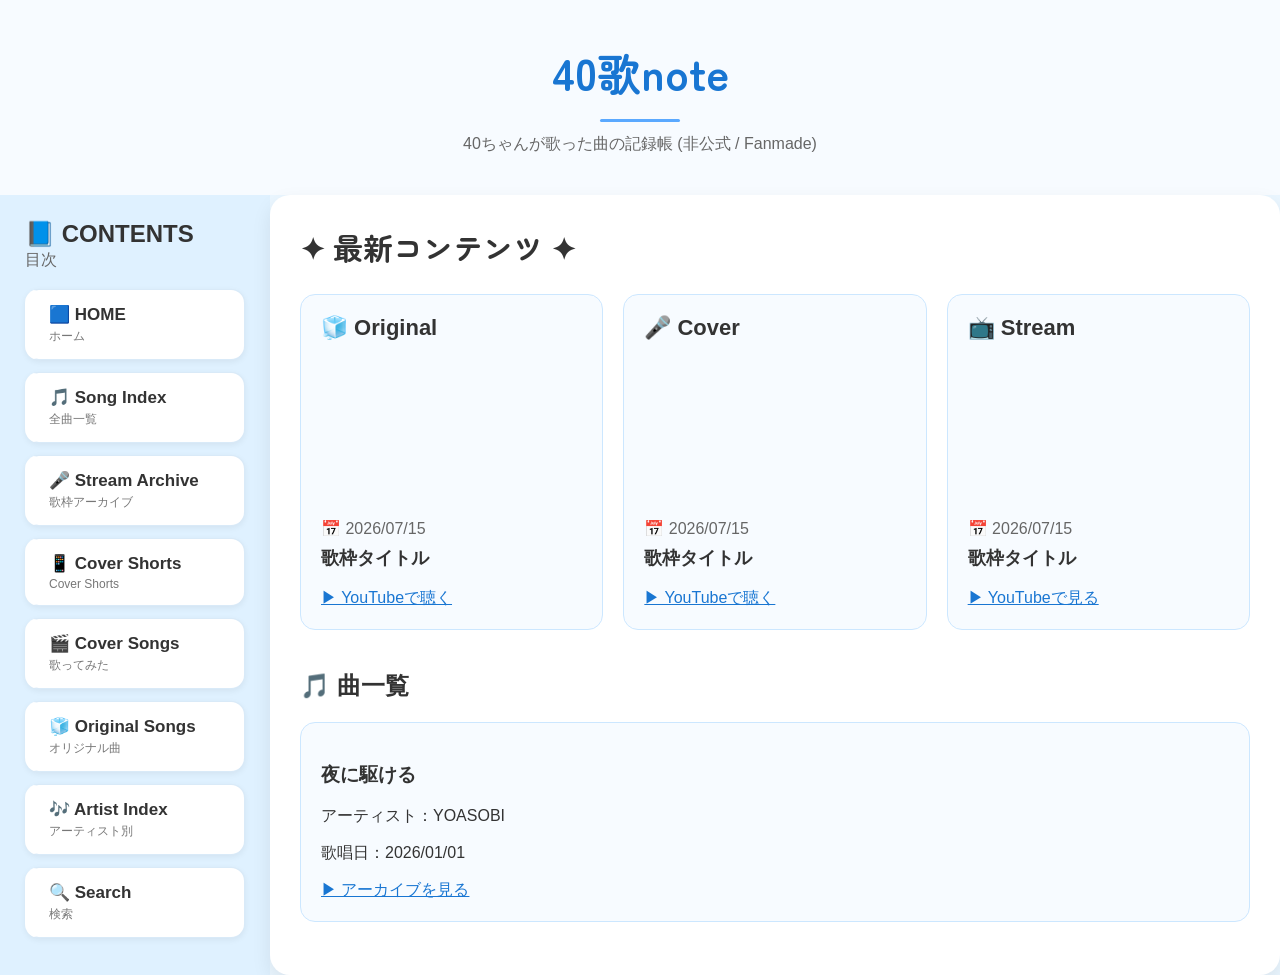
==== index.html @ 229d57d7 "Update index.html" ====
<!DOCTYPE html>
<html lang="ja">

<head>
  <meta charset="UTF-8">
  <meta name="viewport" content="width=device-width, initial-scale=1.0">

  <title>40歌note (非公式 / Fanmade)</title>

  <link rel="preconnect" href="https://fonts.googleapis.com">
  <link rel="preconnect" href="https://fonts.gstatic.com" crossorigin>

  <link href="https://fonts.googleapis.com/css2?family=Zen+Maru+Gothic:wght@500;700&display=swap" rel="stylesheet">

  <link rel="stylesheet" href="style.css">
</head>


<body>


<header>
  <h1>40歌note</h1>
  <p>40ちゃんが歌った曲の記録帳 (非公式 / Fanmade)</p>
</header>



<div class="layout">


  <!-- 左メニュー -->

  <nav class="sidebar">

  <h2>📘 CONTENTS</h2>
  <p class="menu-subtitle">目次</p>

  <a href="index.html">
    <span>🟦 HOME</span>
    <small>ホーム</small>
  </a>

  <a href="songs.html">
    <span>🎵 Song Index</span>
    <small>全曲一覧</small>
  </a>

  <a href="stream.html">
    <span>🎤 Stream Archive</span>
    <small>歌枠アーカイブ</small>
  </a>

  <a href="shorts.html">
    <span>📱 Cover Shorts</span>
    <small>Cover Shorts</small>
  </a>

  <a href="cover.html">
    <span>🎬 Cover Songs</span>
    <small>歌ってみた</small>
  </a>

  <a href="original.html">
    <span>🧊 Original Songs</span>
    <small>オリジナル曲</small>
  </a>

  <a href="#">
    <span>🎶 Artist Index</span>
    <small>アーティスト別</small>
  </a>

  <a href="#">
    <span>🔍 Search</span>
    <small>検索</small>
  </a>

</nav>




  <!-- ノート部分 -->

  <main class="note">


    
    <section>

  <h2 class="section-title">✦ 最新コンテンツ ✦</h2>


  <div class="music-grid">

    <div class="card">

  <h3 class="card-title">🧊 Original</h3>

  <div class="youtube">
    <iframe
      src="https://www.youtube.com/embed/dQw4w9WgXcQ"
      title="YouTube video player"
      frameborder="0"
      allowfullscreen>
    </iframe>
  </div>

  <div class="live-info">

    <p class="date">📅 2026/07/15</p>

    <p class="video-title"><strong>歌枠タイトル</strong></p>

    <a href="#">▶ YouTubeで聴く</a>

  </div>
</div>

<div class="card">

  <h3 class="card-title">🎤 Cover</h3>

  <div class="youtube">
    <iframe
      src="https://www.youtube.com/embed/dQw4w9WgXcQ"
      title="YouTube video player"
      frameborder="0"
      allowfullscreen>
    </iframe>
  </div>

  <div class="live-info">

    <p class="date">📅 2026/07/15</p>

    <p class="video-title"><strong>歌枠タイトル</strong></p>

    <a href="#">▶ YouTubeで聴く</a>

  </div>
</div>


<div class="card">

  <h3 class="card-title">📺 Stream</h3>

  <div class="youtube">
    <iframe
      src="https://www.youtube.com/embed/dQw4w9WgXcQ"
      title="YouTube video player"
      frameborder="0"
      allowfullscreen>
    </iframe>
  </div>

  <div class="live-info">

    <p class="date">📅 2026/07/15</p>

    <p class="video-title"><strong>歌枠タイトル</strong></p>

    <a href="#">▶ YouTubeで見る</a>

  </div>
</div>
    
</div>
    </section>





    <section>


      <h2>🎵 曲一覧</h2>



      <div class="card">


        <h3>夜に駆ける</h3>


        <p>アーティスト：YOASOBI</p>

        <p>歌唱日：2026/01/01</p>


        <a href="#">▶ アーカイブを見る</a>


      </div>



    </section>



  </main>



</div>





<script src="script.js"></script>


</body>

</html>
---- style.css ----
body {
  margin: 0;
  font-family: "Noto Sans JP", sans-serif;
  background: #eaf6ff;
  color: #333;
}


header {
  text-align: center;
  padding: 40px 30px;
  background: #f7fbff;
}


header h1 {
  margin: 0 0 12px;
  font-size: 44px;
  color: #1976d2;

  display: flex;
  flex-direction: column;
  align-items: center;
  font-family: "Zen Maru Gothic", sans-serif;
}


header h1::after {
  content: "";
  width: 80px;
  height: 3px;

  margin-top: 15px;

  background: #5aa9ff;
  border-radius: 10px;
}


header p {
  margin: 0;
  color: #666;
  font-size: 16px;
}


.layout {
  display: flex;
  min-height: 80vh;
}


/* 左メニュー */

.sidebar {
  width: 220px;
  padding: 25px;
  background: #dff1ff;
}


.sidebar h2 {
  margin: 0;
}


.menu-subtitle {
  margin: 2px 0 18px;
  color: #666;
}


.sidebar a:hover {
  transform: translateX(5px);
}


/* ノート部分 */

.note {
  flex: 1;
  padding: 30px;
  background: white;
}


/* カード */

.card {
  padding: 20px;
  margin-bottom: 20px;
  border-radius: 15px;
  background: #f7fbff;
  border: 1px solid #cce7ff;
}


.card a {
  color: #1976d2;
}


.section-title {
  font-family: "Zen Maru Gothic", sans-serif;
  font-size: 30px;
  color: #333;

  margin: 0 0 25px;
}


.card-title {
  margin-top: 0;
  margin-bottom: 15px;
  font-size: 22px;
  color: #333;
}

.date {
  color: #666;
  margin-bottom: 8px;
}

.video-title {
  margin: 0 0 18px;
  font-size: 18px;
}


.music-grid {
  display: grid;
  grid-template-columns: repeat(3, 1fr);
  gap: 20px;
}


.youtube {
  width: 100%;
  margin-bottom: 15px;
}


.youtube iframe {
  width: 100%;
  aspect-ratio: 16 / 9;
  border-radius: 12px;
}



.youtube iframe {
  width: 100%;
  aspect-ratio: 16 / 9;
  border-radius: 12px;
  display: block;
}



.live-info h3 {
  margin-top: 0;
}


.sidebar a {
  display: flex;
  flex-direction: column;

  text-decoration: none;
  color: #333;

  padding: 14px 16px;
  margin-bottom: 12px;

  background: #ffffff;

  border: 1px solid #d9eaf8;
  border-radius: 14px;
  border-left: 8px solid transparent;

  box-shadow: 0 2px 6px rgba(0,0,0,0.06);

  position: relative;

  transition:
    transform 0.2s ease,
    box-shadow 0.2s ease,
    background-color 0.2s ease;
}

.sidebar a span {
  font-size: 17px;
  font-weight: bold;
}

.sidebar a small {
  font-size: 12px;
  color: #777;
  margin-top: 3px;
}


/* ===== メニューのホバー ===== */


.sidebar a:hover {
  background: #e8f4ff;
  border-left: 8px solid #5aa9ff;
  transform: translateX(6px);
  box-shadow: 0 6px 14px rgba(0, 0, 0, 0.12);
}


/* ===== メインノート部分 ===== */

main {
  flex: 1;
  padding: 40px;

  background: #ffffff;

  border-radius: 20px;

  box-shadow: 0 8px 20px rgba(0,0,0,0.08);
}
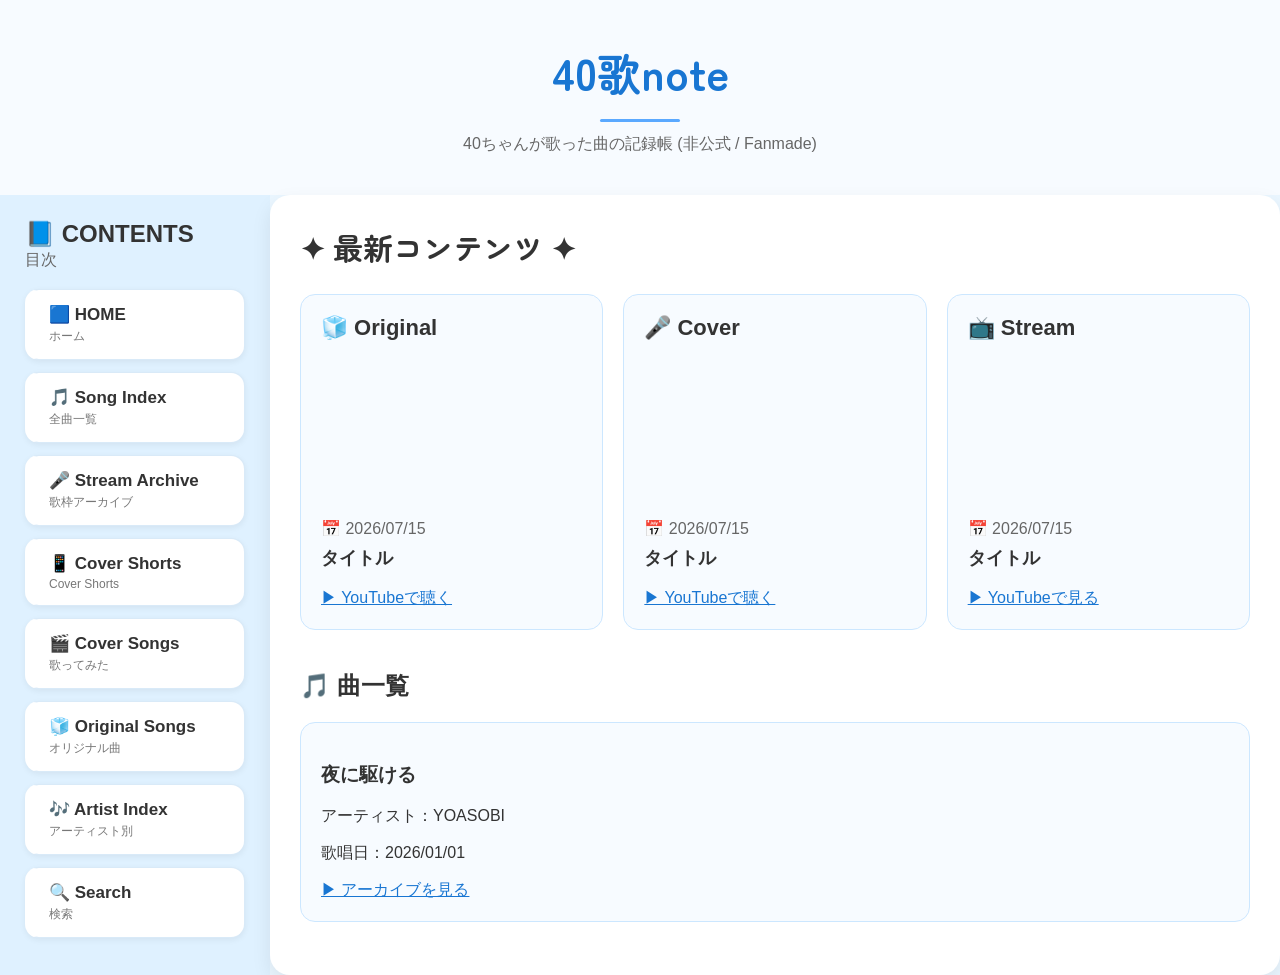
==== commit 9b4294c1: "Update index.html" ====
--- a/index.html
+++ b/index.html
@@ -111,13 +111,14 @@
 
     <p class="date">📅 2026/07/15</p>
 
-    <p class="video-title"><strong>歌枠タイトル</strong></p>
+    <p class="video-title"><strong>タイトル</strong></p>
 
     <a href="#">▶ YouTubeで聴く</a>
 
   </div>
 </div>
 
+    
 <div class="card">
 
   <h3 class="card-title">🎤 Cover</h3>
@@ -135,7 +136,7 @@
 
     <p class="date">📅 2026/07/15</p>
 
-    <p class="video-title"><strong>歌枠タイトル</strong></p>
+    <p class="video-title"><strong>タイトル</strong></p>
 
     <a href="#">▶ YouTubeで聴く</a>
 
@@ -160,7 +161,7 @@
 
     <p class="date">📅 2026/07/15</p>
 
-    <p class="video-title"><strong>歌枠タイトル</strong></p>
+    <p class="video-title"><strong>タイトル</strong></p>
 
     <a href="#">▶ YouTubeで見る</a>
 
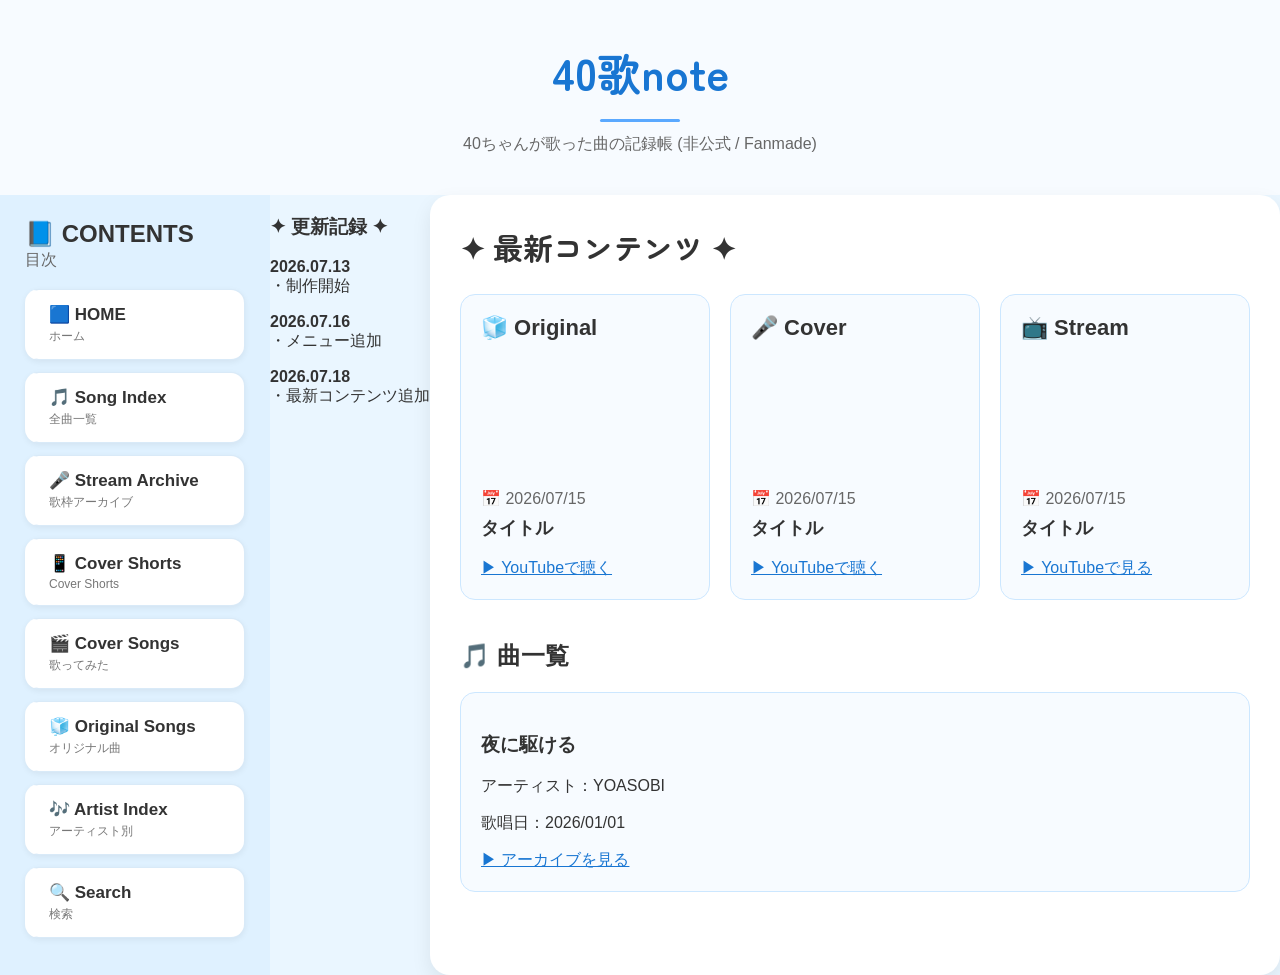
==== commit ed5e180d: "Update index.html" ====
--- a/index.html
+++ b/index.html
@@ -79,6 +79,22 @@
 </nav>
 
 
+<div class="update-history">
+
+  <h3>✦ 更新記録 ✦</h3>
+
+  <div class="history-box">
+
+    <p><strong>2026.07.13</strong><br>・制作開始</p>
+
+    <p><strong>2026.07.16</strong><br>・メニュー追加</p>
+
+    <p><strong>2026.07.18</strong><br>・最新コンテンツ追加</p>
+
+  </div>
+
+</div>
+  
 
 
   <!-- ノート部分 -->
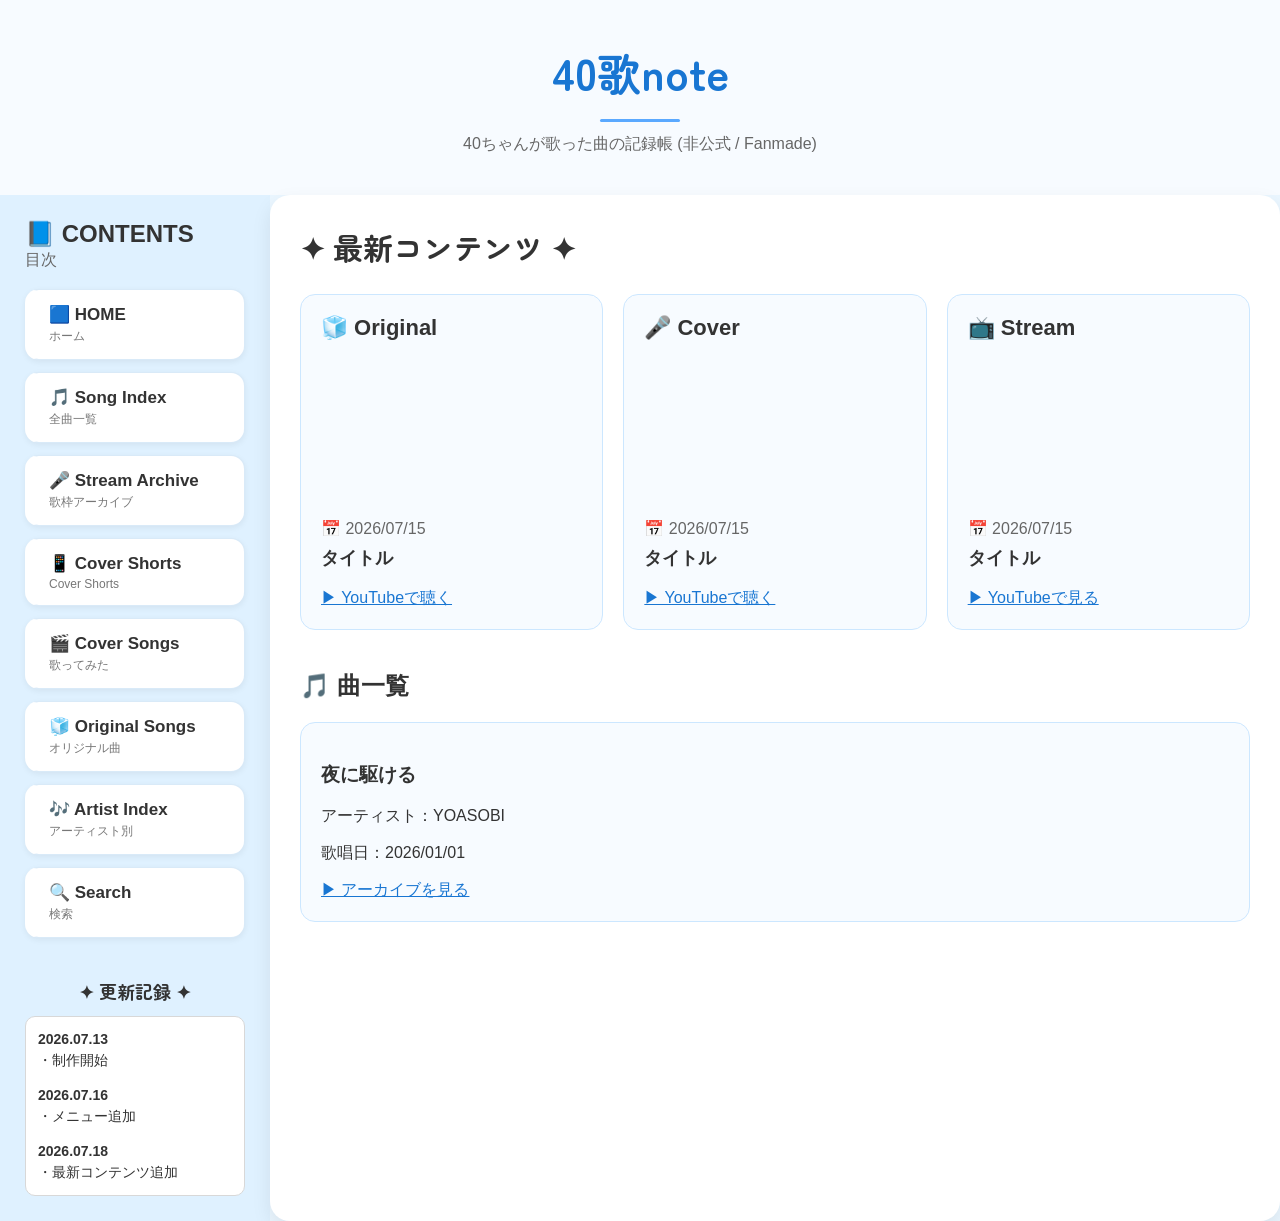
==== commit 0c2d1017: "Update index.html" ====
--- a/index.html
+++ b/index.html
@@ -76,24 +76,24 @@
     <small>検索</small>
   </a>
 
+
+<div class="update-history">
+
+  <h3>✦ 更新記録 ✦</h3>
+
+  <div class="history-box">
+
+    <p><strong>2026.07.13</strong><br>・制作開始</p>
+
+    <p><strong>2026.07.16</strong><br>・メニュー追加</p>
+
+    <p><strong>2026.07.18</strong><br>・最新コンテンツ追加</p>
+
+  </div>
+
+</div>
+    
 </nav>
-
-
-<div class="update-history">
-
-  <h3>✦ 更新記録 ✦</h3>
-
-  <div class="history-box">
-
-    <p><strong>2026.07.13</strong><br>・制作開始</p>
-
-    <p><strong>2026.07.16</strong><br>・メニュー追加</p>
-
-    <p><strong>2026.07.18</strong><br>・最新コンテンツ追加</p>
-
-  </div>
-
-</div>
   
 
 
--- a/style.css
+++ b/style.css
@@ -72,6 +72,39 @@
 
 .sidebar a:hover {
   transform: translateX(5px);
+}
+
+
+.update-history {
+  margin-top: 40px;
+}
+
+.update-history h3 {
+  font-size: 18px;
+  color: #333;
+  margin-bottom: 12px;
+  text-align: center;
+  font-family: "Zen Maru Gothic", sans-serif;
+}
+
+.history-box {
+  background: #fff;
+  border: 1px solid #d8d8d8;
+  border-radius: 10px;
+  padding: 12px;
+
+  max-height: 180px;
+  overflow-y: auto;
+}
+
+.history-box p {
+  margin: 0 0 14px;
+  font-size: 14px;
+  line-height: 1.5;
+}
+
+.history-box p:last-child {
+  margin-bottom: 0;
 }
 
 
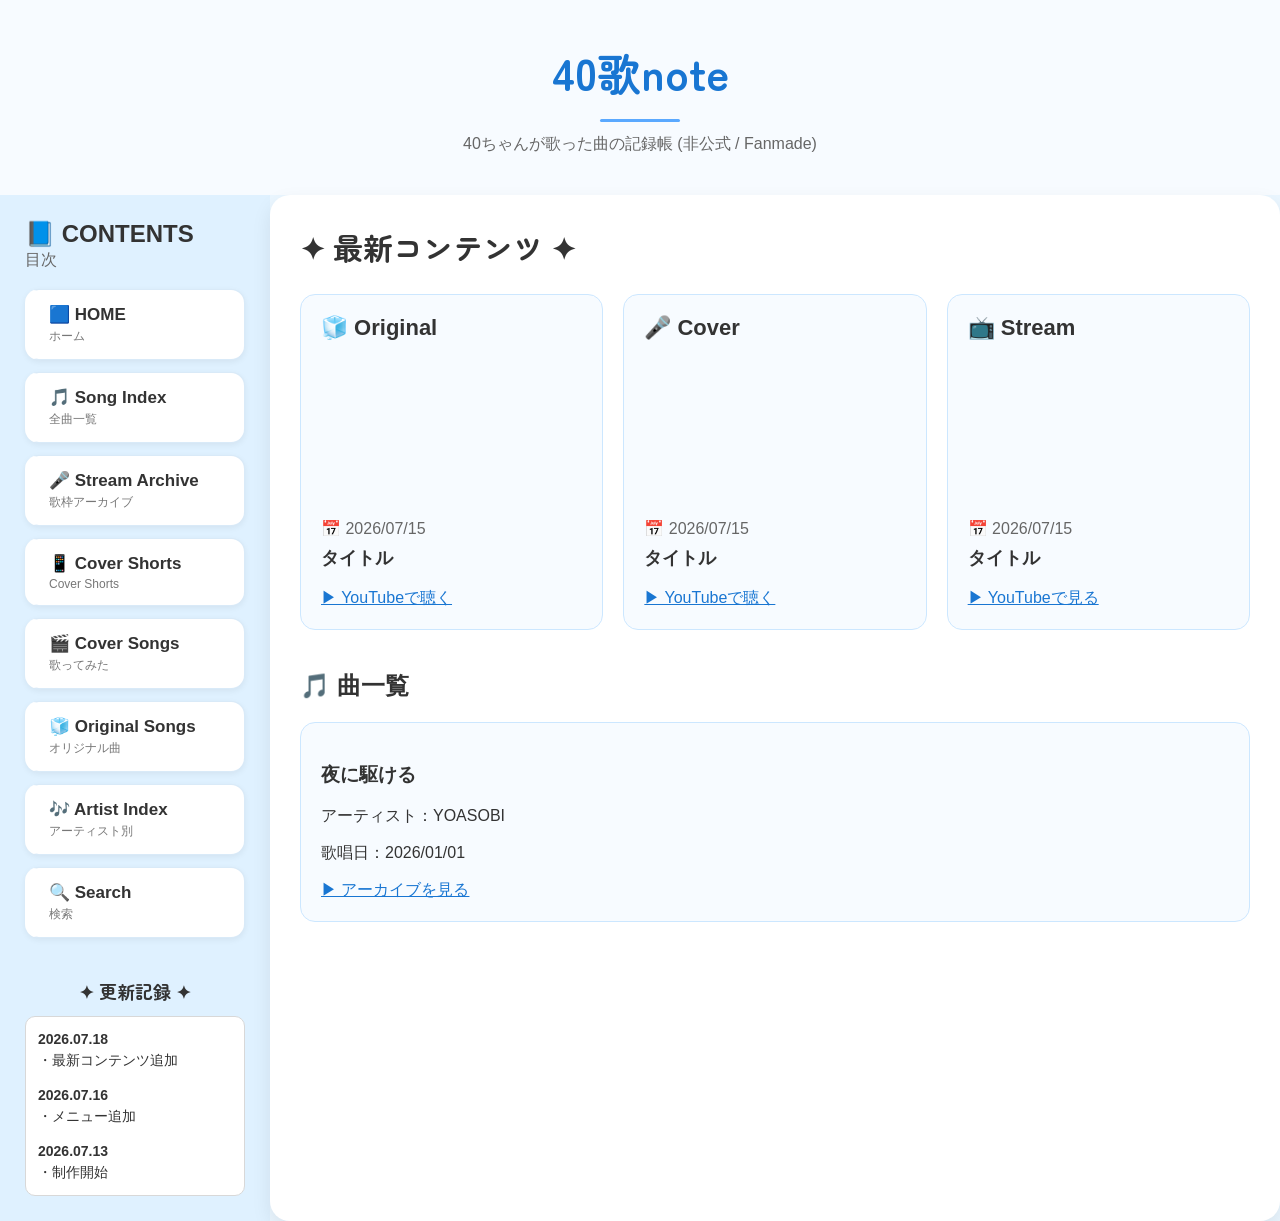
==== commit f607eeb9: "Update index.html" ====
--- a/index.html
+++ b/index.html
@@ -31,71 +31,73 @@
 
   <!-- 左メニュー -->
 
-  <nav class="sidebar">
-
-  <h2>📘 CONTENTS</h2>
-  <p class="menu-subtitle">目次</p>
-
-  <a href="index.html">
-    <span>🟦 HOME</span>
-    <small>ホーム</small>
-  </a>
-
-  <a href="songs.html">
-    <span>🎵 Song Index</span>
-    <small>全曲一覧</small>
-  </a>
-
-  <a href="stream.html">
-    <span>🎤 Stream Archive</span>
-    <small>歌枠アーカイブ</small>
-  </a>
-
-  <a href="shorts.html">
-    <span>📱 Cover Shorts</span>
-    <small>Cover Shorts</small>
-  </a>
-
-  <a href="cover.html">
-    <span>🎬 Cover Songs</span>
-    <small>歌ってみた</small>
-  </a>
-
-  <a href="original.html">
-    <span>🧊 Original Songs</span>
-    <small>オリジナル曲</small>
-  </a>
-
-  <a href="#">
-    <span>🎶 Artist Index</span>
-    <small>アーティスト別</small>
-  </a>
-
-  <a href="#">
-    <span>🔍 Search</span>
-    <small>検索</small>
-  </a>
-
-
-<div class="update-history">
-
-  <h3>✦ 更新記録 ✦</h3>
-
-  <div class="history-box">
-
-    <p><strong>2026.07.13</strong><br>・制作開始</p>
-
-    <p><strong>2026.07.16</strong><br>・メニュー追加</p>
-
-    <p><strong>2026.07.18</strong><br>・最新コンテンツ追加</p>
-
-  </div>
-
-</div>
-    
-</nav>
+  <div class="sidebar">
+
+  <nav class="menu">
+
+    <h2>📘 CONTENTS</h2>
+    <p class="menu-subtitle">目次</p>
+
+    <a href="index.html">
+      <span>🟦 HOME</span>
+      <small>ホーム</small>
+    </a>
+
+    <a href="songs.html">
+      <span>🎵 Song Index</span>
+      <small>全曲一覧</small>
+    </a>
+
+    <a href="stream.html">
+      <span>🎤 Stream Archive</span>
+      <small>歌枠アーカイブ</small>
+    </a>
+
+    <a href="shorts.html">
+      <span>📱 Cover Shorts</span>
+      <small>Cover Shorts</small>
+    </a>
+
+    <a href="cover.html">
+      <span>🎬 Cover Songs</span>
+      <small>歌ってみた</small>
+    </a>
+
+    <a href="original.html">
+      <span>🧊 Original Songs</span>
+      <small>オリジナル曲</small>
+    </a>
+
+    <a href="#">
+      <span>🎶 Artist Index</span>
+      <small>アーティスト別</small>
+    </a>
+
+    <a href="#">
+      <span>🔍 Search</span>
+      <small>検索</small>
+    </a>
+
+  </nav>
+
+  <div class="update-history">
+
+    <h3>✦ 更新記録 ✦</h3>
+
+    <div class="history-box">
+
+      <p><strong>2026.07.18</strong><br>・最新コンテンツ追加</p>
+
+      <p><strong>2026.07.16</strong><br>・メニュー追加</p>
+
+      <p><strong>2026.07.13</strong><br>・制作開始</p>
+
+    </div>
+
+  </div>
+
+</div>
   
-
 
   <!-- ノート部分 -->
 
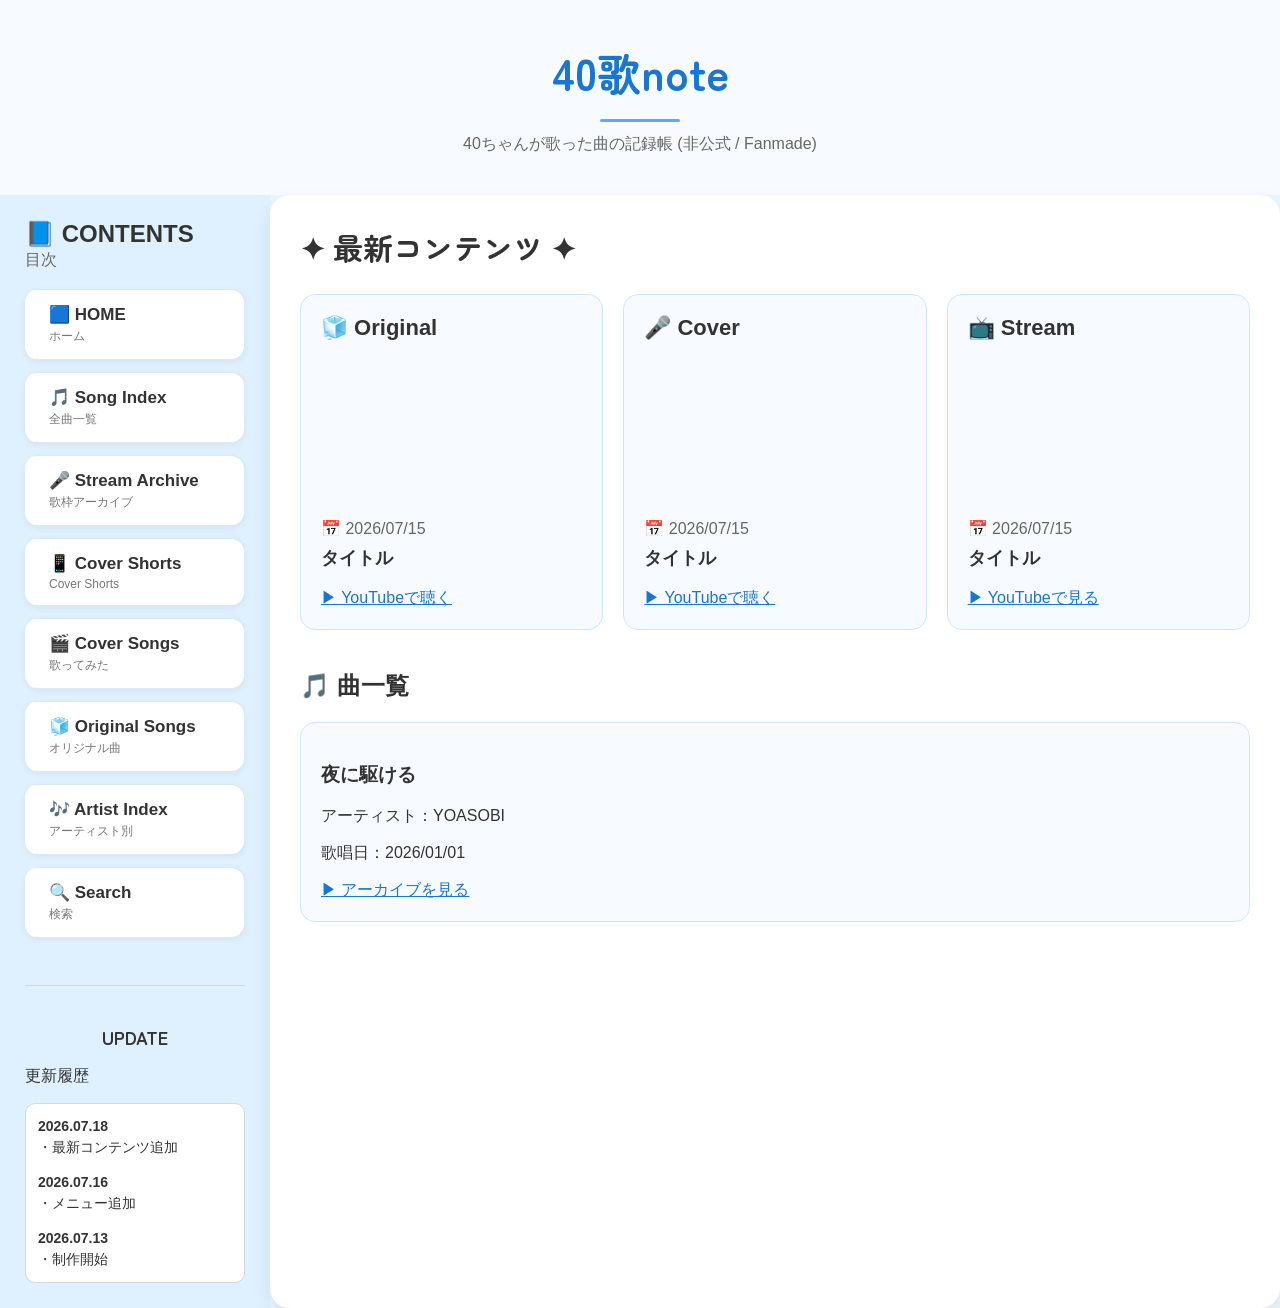
==== commit 0d0def3e: "Update index.html" ====
--- a/index.html
+++ b/index.html
@@ -82,7 +82,8 @@
 
   <div class="update-history">
 
-    <h3>✦ 更新記録 ✦</h3>
+    <h3>UPDATE</h3>
+<p class="update-subtitle">更新履歴</p>
 
     <div class="history-box">
 
--- a/style.css
+++ b/style.css
@@ -75,8 +75,20 @@
 }
 
 
+.menu {
+  display: flex;
+  flex-direction: column;
+}
+
 .update-history {
-  margin-top: 40px;
+  margin-top: 35px;
+  padding-top: 20px;
+  border-top: 1px solid #d6d6d6;
+}
+
+.history-box {
+  max-height: 180px;
+  overflow-y: auto;
 }
 
 .update-history h3 {
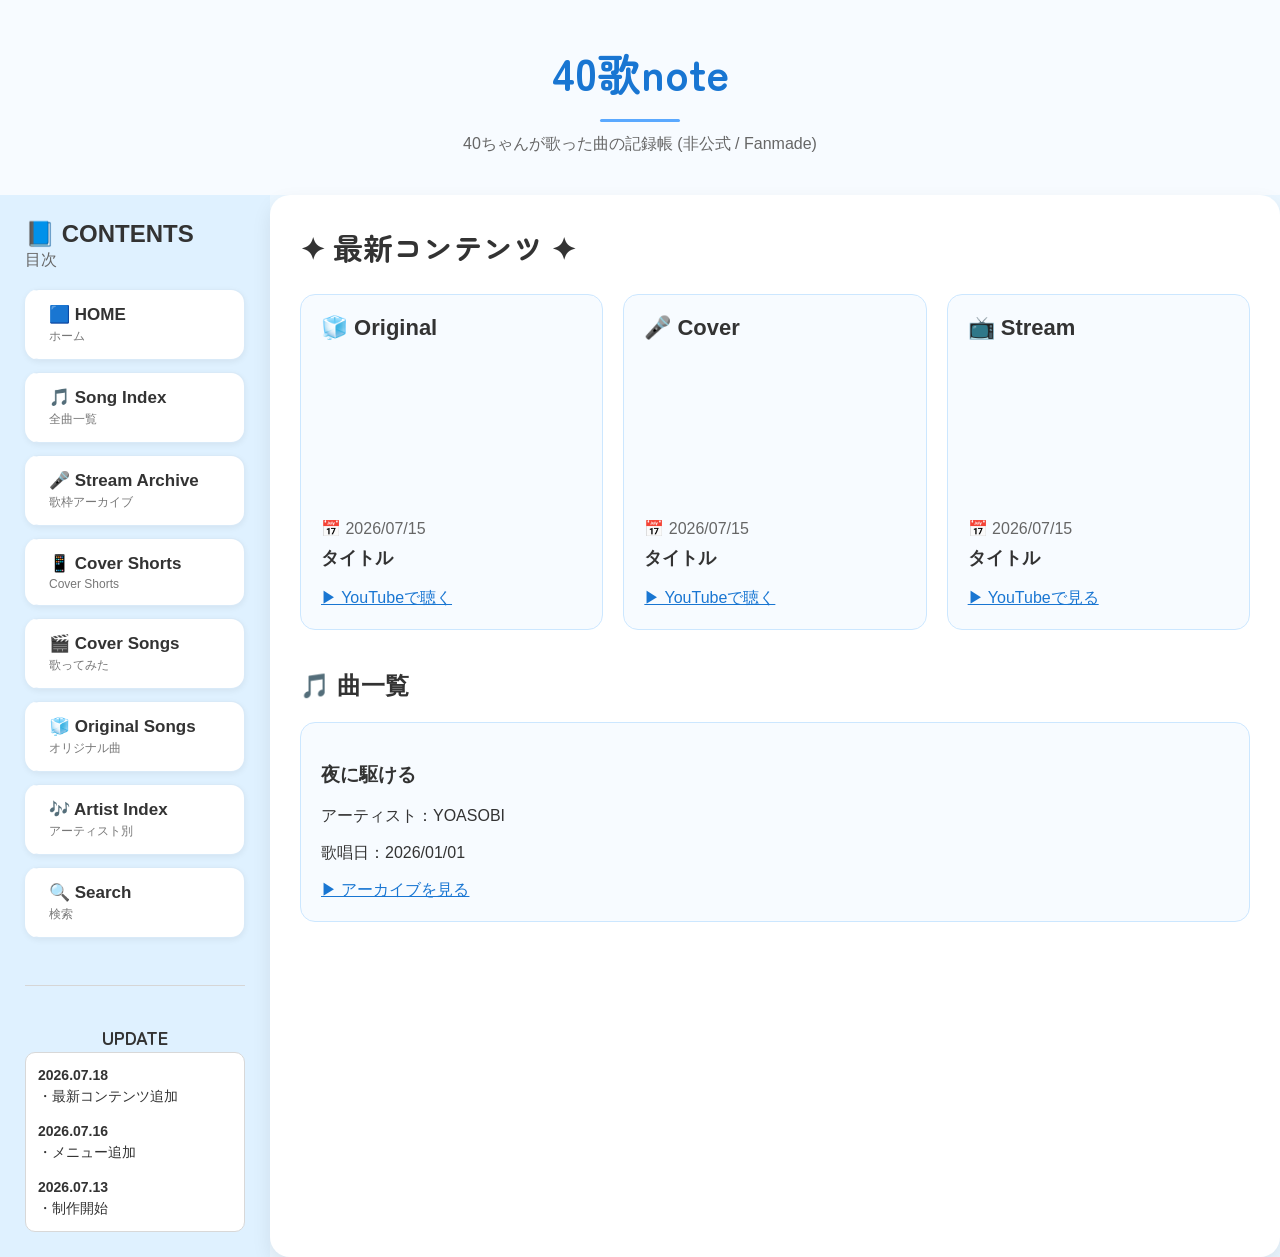
==== commit bed4b0e9: "Update index.html" ====
--- a/index.html
+++ b/index.html
@@ -82,8 +82,8 @@
 
   <div class="update-history">
 
+    
     <h3>UPDATE</h3>
-<p class="update-subtitle">更新履歴</p>
 
     <div class="history-box">
 
--- a/style.css
+++ b/style.css
@@ -94,10 +94,19 @@
 .update-history h3 {
   font-size: 18px;
   color: #333;
-  margin-bottom: 12px;
+  margin-bottom: 2px;
   text-align: center;
   font-family: "Zen Maru Gothic", sans-serif;
 }
+
+
+.update-subtitle {
+  margin: -6px 0 12px;
+  font-size: 13px;
+  color: #666;
+  text-align: center;
+}
+
 
 .history-box {
   background: #fff;
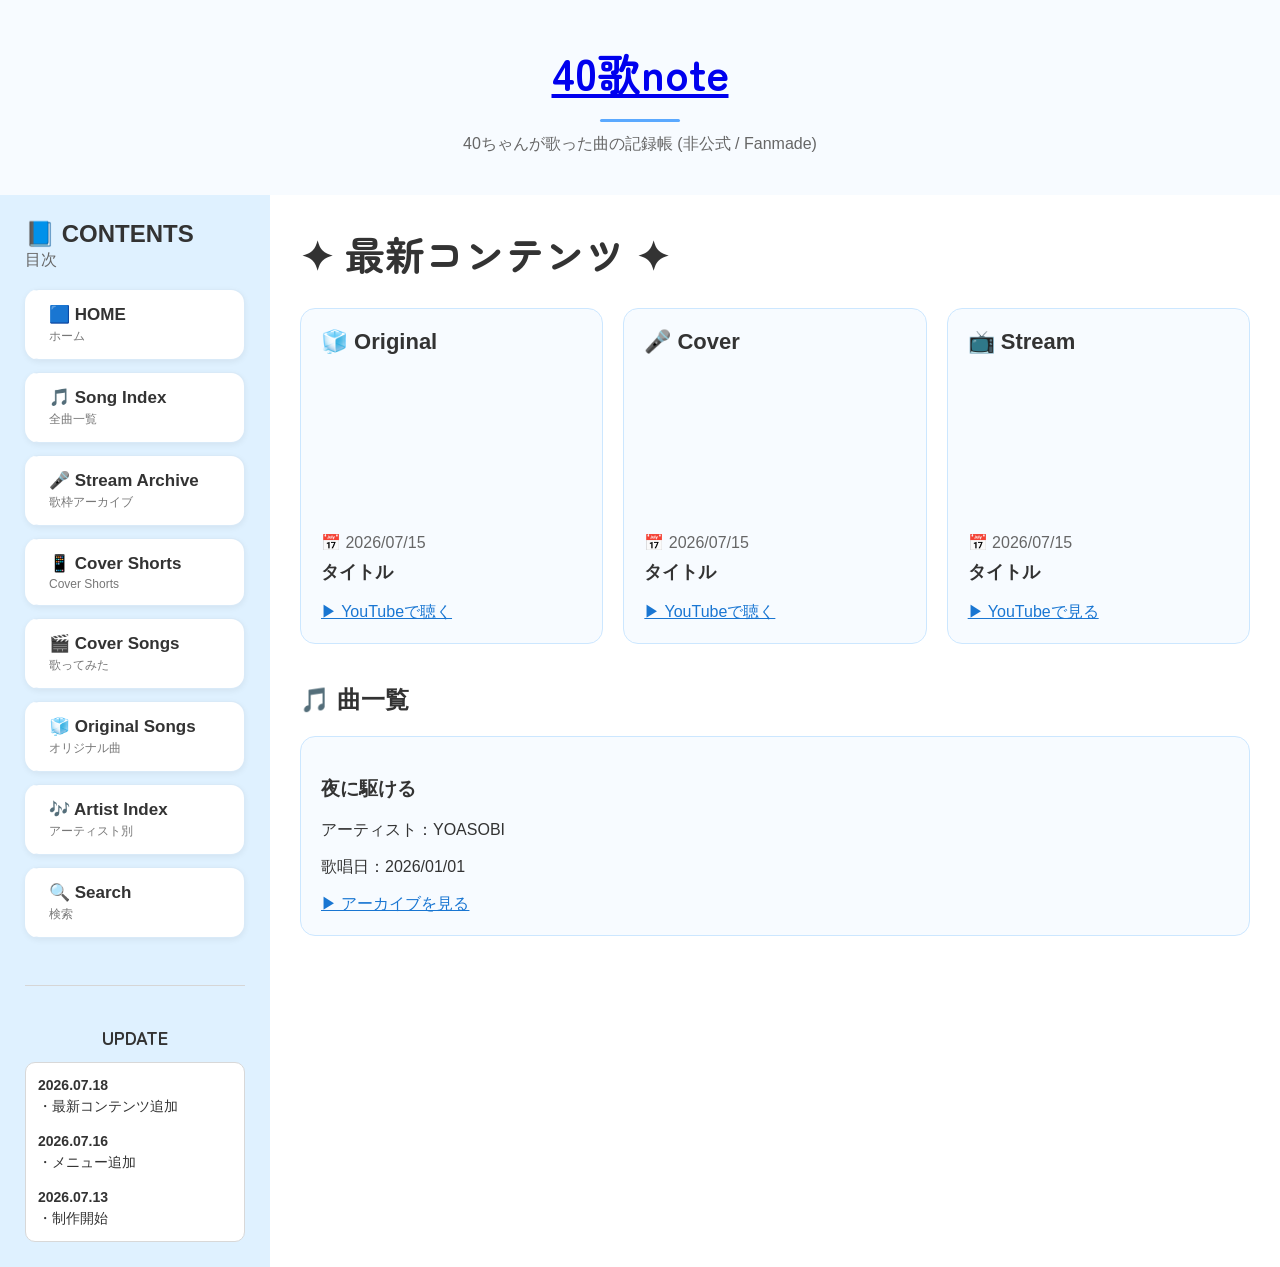
==== commit 9f129e7b: "Update index.html" ====
--- a/index.html
+++ b/index.html
@@ -20,7 +20,7 @@
 
 
 <header>
-  <h1>40歌note</h1>
+  <h1><a href="index.html">40歌note</a></h1>
   <p>40ちゃんが歌った曲の記録帳 (非公式 / Fanmade)</p>
 </header>
 
--- a/style.css
+++ b/style.css
@@ -94,7 +94,7 @@
 .update-history h3 {
   font-size: 18px;
   color: #333;
-  margin-bottom: 2px;
+  margin-bottom: 12px;
   text-align: center;
   font-family: "Zen Maru Gothic", sans-serif;
 }
@@ -156,7 +156,7 @@
 
 .section-title {
   font-family: "Zen Maru Gothic", sans-serif;
-  font-size: 30px;
+  font-size: 40px;
   color: #333;
 
   margin: 0 0 25px;
@@ -267,16 +267,124 @@
 
 /* ===== メインノート部分 ===== */
 
-main {
+main.content {
   flex: 1;
-  padding: 40px;
+  padding: 35px;
 
   background: #ffffff;
 
   border-radius: 20px;
 
   box-shadow: 0 8px 20px rgba(0,0,0,0.08);
-}
-
-
-
+
+  max-width: 1300px;
+margin: 0 auto;
+}
+
+
+
+/* ===== Song Index部分 ===== */
+
+.song-index{
+    width:100%;
+}
+
+.song-count{
+    text-align:center;
+    color:#666;
+    margin-top:-5px;
+    margin-bottom:25px;
+}
+
+.kana-index{
+    display:flex;
+    justify-content:center;
+    gap:18px;
+    margin-bottom:25px;
+    flex-wrap:wrap;
+  width:100%;
+}
+
+.kana-index a{
+    text-decoration:none;
+    color:#4d79c7;
+    font-weight:bold;
+    transition:.2s;
+}
+
+.kana-index a:hover{
+    color:#222;
+}
+
+.song-search{
+    width:50%;
+    max-width:500px;
+    box-sizing:border-box;
+    padding:14px 18px;
+    border:1px solid #d8d8d8;
+    border-radius:12px;
+    margin:0 auto 30px;
+    display:block;
+    font-size:15px;
+}
+
+.song-list{
+    display:grid;
+    grid-template-columns: 1fr 1fr;
+    gap:0;
+
+    background:#fff;
+    border:1px solid #e5e5e5;
+    border-radius:12px;
+    overflow:hidden;
+
+  background-image: linear-gradient(#e5e5e5,#e5e5e5);
+background-size:1px 100%;
+background-position:center;
+background-repeat:no-repeat;
+}
+
+.song-item{
+    display:flex;
+    justify-content:space-between;
+    align-items:center;
+    padding:18px 20px;
+    border-bottom:1px solid #ececec;
+    text-decoration:none;
+    color:#333;
+    transition:.2s;
+}
+
+.song-item:last-child{
+    border-bottom:none;
+}
+
+.song-item:hover{
+    background:#f7fbff;
+}
+
+.song-name{
+    font-weight:500;
+}
+
+.song-date{
+    color:#888;
+    font-size:14px;
+}
+
+
+.kana-group{
+    display:flex;
+    justify-content:center;
+    gap:16px;
+    flex-wrap:wrap;
+}
+
+.kana-en{
+    display:none;
+}
+
+.switch-btn{
+    color:#4d79c7 !important;
+    font-weight:bold;
+}
